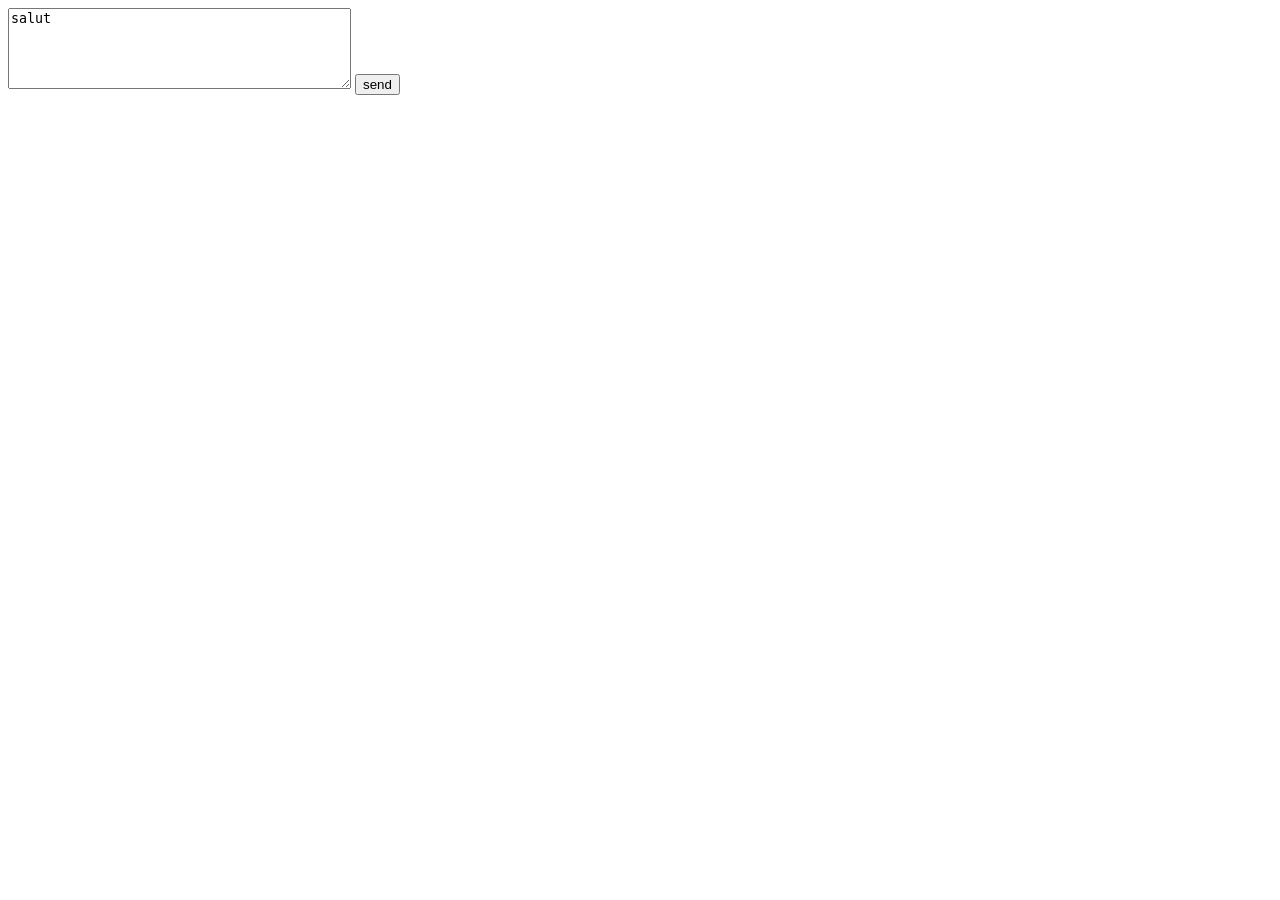
==== web/index.html @ 7908ad66 "Initial commit" ====
<!doctype html>
<meta charset="utf-8" />
<textarea id="t" rows="5" cols="40">salut</textarea>
<button id="b">send</button>
<pre id="o"></pre>

<script>
  b.onclick = async () => {
    const r = await fetch("/api/echo", { method: "POST", body: t.value });
    o.textContent = await r.text();
  };
</script>
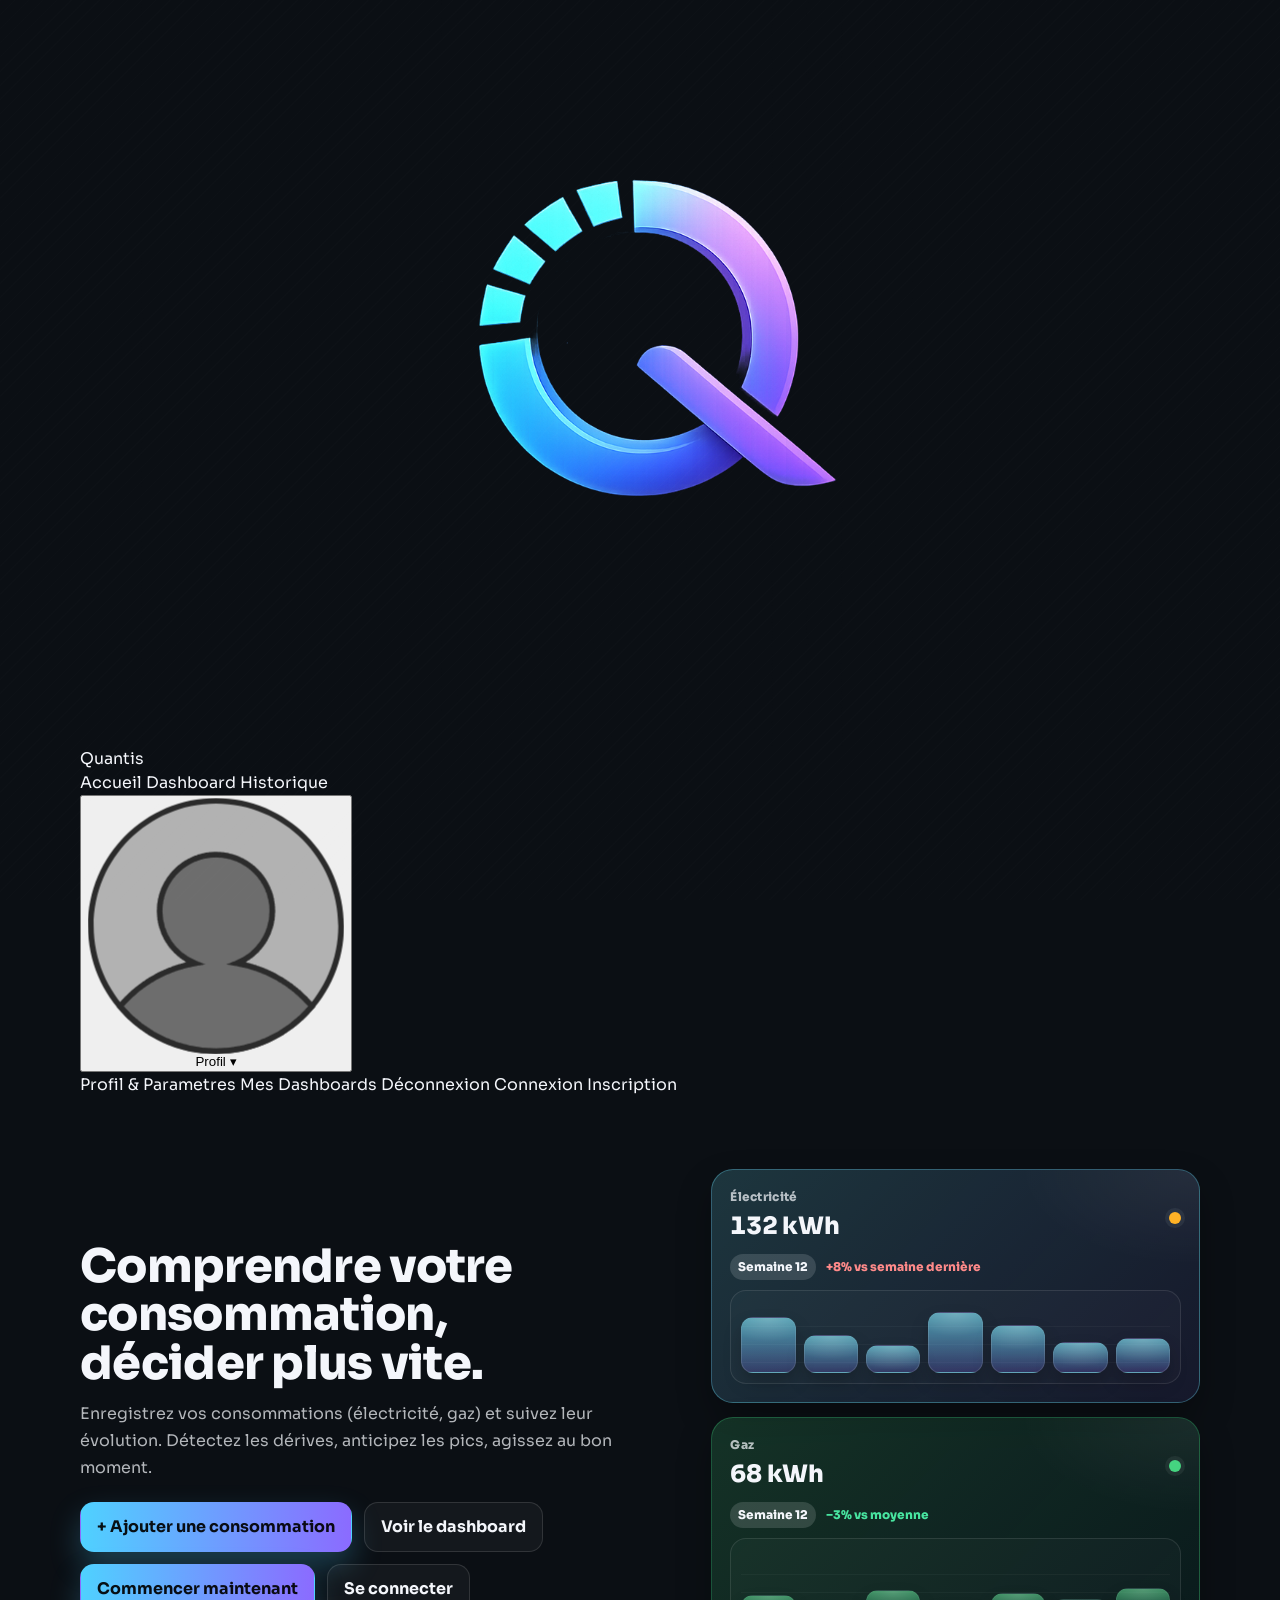
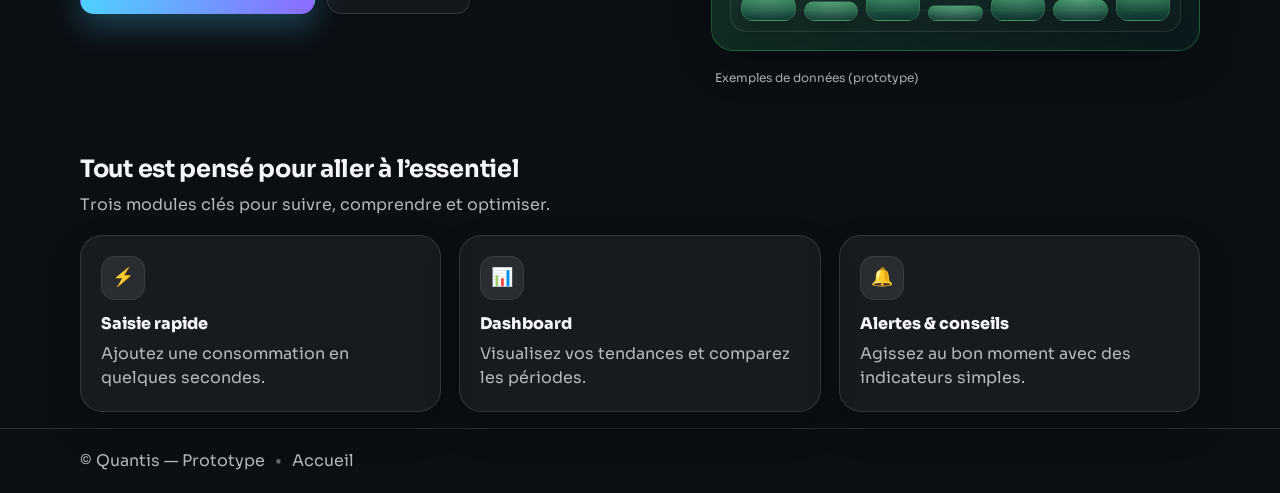
==== commit 901a5c72: "update profil history index" ====
--- a/web/index.html
+++ b/web/index.html
@@ -1,13 +1,220 @@
 <!doctype html>
-<meta charset="utf-8" />
-<textarea id="t" rows="5" cols="40">salut</textarea>
-<button id="b">send</button>
-<pre id="o"></pre>
-
-<script>
-  b.onclick = async () => {
-    const r = await fetch("/api/echo", { method: "POST", body: t.value });
-    o.textContent = await r.text();
-  };
-</script>
-
+<html lang="fr">
+  <head>
+    <meta charset="utf-8" />
+    <meta name="viewport" content="width=device-width,initial-scale=1" />
+    <title>Quantis — Accueil</title>
+
+    <link rel="stylesheet" href="css/shared/base.css" />
+    <link rel="stylesheet" href="css/shared/ui.css" />
+    <link rel="stylesheet" href="css/shared/header.css" />
+    <link rel="stylesheet" href="css/home.css" />
+    <script defer src="js/main.js"></script>
+  </head>
+  <body>
+    <!-- Header -->
+    <header class="topbar">
+      <div class="container topbar__inner">
+        <a class="brand" href="index.html" aria-label="Quantis (Accueil)">
+          <img
+            class="brand__logo"
+            src="assets/images/QuantisLogo.png"
+            alt="Logo Quantis"
+          />
+          <span class="brand__name">Quantis</span>
+        </a>
+
+        <nav class="nav" aria-label="Navigation principale">
+          <a class="nav__link active" href="index.html">Accueil</a>
+          <a class="nav__link" href="/dashboard.html">Dashboard</a>
+          <a class="nav__link" href="/hist.html">Historique</a>
+        </nav>
+
+        <div class="profile">
+          <button
+            class="profile__btn"
+            type="button"
+            aria-haspopup="menu"
+            aria-expanded="false"
+          >
+            <img
+              class="profile__avatar"
+              src="assets/images/User.png"
+              alt="Photo de profil"
+            />
+            <span class="profile__label">Profil</span>
+            <span class="profile__chev" aria-hidden="true">▾</span>
+          </button>
+
+          <div class="profile__menu" role="menu" aria-label="Menu profil">
+            <a role="menuitem" href="/profil.html">Profil & Parametres</a>
+            <a role="menuitem" href="/dashboard.html">Mes Dashboards</a>
+            <a role="menuitem" href="logout.html">Déconnexion</a>
+            <a role="menuitem" href="/Login.html">Connexion</a>
+            <a role="menuitem" href="/Register.html">Inscription</a>
+          </div>
+        </div>
+      </div>
+    </header>
+
+    <main>
+      <!-- Hero -->
+      <section class="hero">
+        <div class="container hero__grid">
+          <div class="hero__text">
+            <h1>
+              Comprendre votre consommation,<br />
+              décider plus vite.
+            </h1>
+            <p>
+              Enregistrez vos consommations (électricité, gaz) et suivez leur
+              évolution. Détectez les dérives, anticipez les pics, agissez au
+              bon moment.
+            </p>
+
+            <div class="hero__actions">
+              <a class="btn btn--primary" href="/add-data.html">
+                + Ajouter une consommation
+              </a>
+              <a class="btn btn--ghost" href="/dashboard.html"
+                >Voir le dashboard</a
+              >
+              <a class="btn btn--primary" href="/Register.html">
+                Commencer maintenant
+              </a>
+              <a class="btn btn--ghost" href="/Login.html">Se connecter</a>
+            </div>
+          </div>
+
+          <aside class="hero__preview" aria-label="Aperçu des consommations">
+            <div class="previewCard previewCard--elec">
+              <div class="previewCard__head">
+                <div>
+                  <div class="previewCard__title">Électricité</div>
+                  <div class="previewCard__value">132 kWh</div>
+                </div>
+                <span class="statusDot statusDot--orange"></span>
+              </div>
+
+              <div class="previewCard__meta">
+                <span class="previewTag">Semaine 12</span>
+                <span class="previewDelta previewDelta--up"
+                  >+8% vs semaine dernière</span
+                >
+              </div>
+
+              <div class="previewChart" aria-hidden="true">
+                <div class="previewBars">
+                  <span class="previewBar" style="--h: 78%"
+                    ><span class="previewBar__cap"></span
+                  ></span>
+                  <span class="previewBar" style="--h: 52%"
+                    ><span class="previewBar__cap"></span
+                  ></span>
+                  <span class="previewBar" style="--h: 38%"
+                    ><span class="previewBar__cap"></span
+                  ></span>
+                  <span class="previewBar" style="--h: 84%"
+                    ><span class="previewBar__cap"></span
+                  ></span>
+                  <span class="previewBar" style="--h: 66%"
+                    ><span class="previewBar__cap"></span
+                  ></span>
+                  <span class="previewBar" style="--h: 42%"
+                    ><span class="previewBar__cap"></span
+                  ></span>
+                  <span class="previewBar" style="--h: 48%"
+                    ><span class="previewBar__cap"></span
+                  ></span>
+                </div>
+              </div>
+            </div>
+
+            <div class="previewCard previewCard--gas">
+              <div class="previewCard__head">
+                <div>
+                  <div class="previewCard__title">Gaz</div>
+                  <div class="previewCard__value">68 kWh</div>
+                </div>
+                <span class="statusDot statusDot--green"></span>
+              </div>
+
+              <div class="previewCard__meta">
+                <span class="previewTag">Semaine 12</span>
+                <span class="previewDelta previewDelta--down"
+                  >−3% vs moyenne</span
+                >
+              </div>
+
+              <div class="previewChart" aria-hidden="true">
+                <div class="previewBars">
+                  <span class="previewBar" style="--h: 36%"
+                    ><span class="previewBar__cap"></span
+                  ></span>
+                  <span class="previewBar" style="--h: 28%"
+                    ><span class="previewBar__cap"></span
+                  ></span>
+                  <span class="previewBar" style="--h: 42%"
+                    ><span class="previewBar__cap"></span
+                  ></span>
+                  <span class="previewBar" style="--h: 22%"
+                    ><span class="previewBar__cap"></span
+                  ></span>
+                  <span class="previewBar" style="--h: 38%"
+                    ><span class="previewBar__cap"></span
+                  ></span>
+                  <span class="previewBar" style="--h: 30%"
+                    ><span class="previewBar__cap"></span
+                  ></span>
+                  <span class="previewBar" style="--h: 46%"
+                    ><span class="previewBar__cap"></span
+                  ></span>
+                </div>
+              </div>
+            </div>
+
+            <div class="previewHint">Exemples de données (prototype)</div>
+          </aside>
+        </div>
+      </section>
+
+      <!-- Features -->
+      <section class="features">
+        <div class="container">
+          <div class="sectionTitle">
+            <h2>Tout est pensé pour aller à l’essentiel</h2>
+            <p>Trois modules clés pour suivre, comprendre et optimiser.</p>
+          </div>
+
+          <div class="cards">
+            <article class="card">
+              <div class="card__icon">⚡</div>
+              <h3>Saisie rapide</h3>
+              <p>Ajoutez une consommation en quelques secondes.</p>
+            </article>
+
+            <article class="card">
+              <div class="card__icon">📊</div>
+              <h3>Dashboard</h3>
+              <p>Visualisez vos tendances et comparez les périodes.</p>
+            </article>
+
+            <article class="card">
+              <div class="card__icon">🔔</div>
+              <h3>Alertes & conseils</h3>
+              <p>Agissez au bon moment avec des indicateurs simples.</p>
+            </article>
+          </div>
+        </div>
+      </section>
+    </main>
+
+    <footer class="footer">
+      <div class="container footer__inner">
+        <span>© Quantis — Prototype</span>
+        <span class="footer__sep">•</span>
+        <span>Accueil</span>
+      </div>
+    </footer>
+  </body>
+</html>
--- a/web/css/shared/base.css
+++ b/web/css/shared/base.css
@@ -0,0 +1,60 @@
+@import url("https://fonts.googleapis.com/css2?family=Sora:wght@300;400;500;600;700;800&display=swap");
+
+:root{
+  --bg: #0b0f14;
+  --text: #f4f6fb;
+  --muted: rgba(244,246,251,0.72);
+  --line: rgba(255,255,255,0.12);
+  --surface: rgba(255,255,255,0.05);
+  --surface-strong: rgba(255,255,255,0.10);
+
+  --primary: #4fd1ff;
+  --primary2: #8b6bff;
+  --accent: #35f2b2;
+
+  --green: #40d37d;
+  --orange: #ffb020;
+  --red: #ff4d4d;
+
+  --r: 16px;
+  --r-lg: 22px;
+  --shadow: 0 18px 50px rgba(0,0,0,0.35);
+}
+
+*{ box-sizing:border-box; }
+html,body{ height:100%; }
+
+body{
+  margin:0;
+  font-family: "Sora", "Manrope", "Segoe UI", sans-serif;
+  color: var(--text);
+  line-height: 1.5;
+  background: var(--bg);
+  background-repeat: no-repeat;
+}
+
+body::before{
+  content:"";
+  position: fixed;
+  inset: 0;
+  background:
+    repeating-linear-gradient(
+      135deg,
+      rgba(255,255,255,0.03),
+      rgba(255,255,255,0.03) 1px,
+      transparent 1px,
+      transparent 10px
+    );
+  opacity: 0.35;
+  pointer-events: none;
+}
+
+a{ color:inherit; text-decoration:none; }
+img{ max-width:100%; display:block; }
+
+@media (prefers-reduced-motion: reduce){
+  *{
+    scroll-behavior: auto;
+    transition: none;
+  }
+}
--- a/web/css/shared/ui.css
+++ b/web/css/shared/ui.css
@@ -0,0 +1,145 @@
+/* Shared UI */
+:focus-visible{
+  outline: 2px solid rgba(79,209,255,0.8);
+  outline-offset: 2px;
+}
+
+.container{
+  width: min(1120px, calc(100% - 40px));
+  margin: 0 auto;
+}
+
+.btn{
+  display: inline-flex;
+  align-items: center;
+  justify-content: center;
+  gap: 10px;
+  padding: 12px 16px;
+  border-radius: 14px;
+  font-weight: 700;
+  border: 1px solid transparent;
+  user-select: none;
+  transition: transform 160ms ease, box-shadow 160ms ease, filter 160ms ease, background 160ms ease, border-color 160ms ease;
+  cursor: pointer;
+}
+
+.pill{
+  padding: 4px 8px;
+  border-radius: 999px;
+  font-size: 12px;
+  font-weight: 800;
+  background: rgba(255,255,255,0.12);
+  color: var(--text);
+}
+
+.muted{ color: var(--muted); }
+.unit{ color: var(--muted); font-weight: 700; }
+
+.btn--primary{
+  background: linear-gradient(90deg, var(--primary), var(--primary2));
+  color: rgba(0,0,0,0.92);
+  box-shadow: 0 14px 30px rgba(79,209,255,0.25);
+}
+
+.btn--primary:hover{ filter: brightness(1.06); }
+.btn--primary:active{ transform: translateY(0); }
+
+.btn--danger{
+  background: linear-gradient(90deg, #ff6b6b, #ff3d3d);
+  color: rgba(0,0,0,0.9);
+  box-shadow: 0 14px 30px rgba(255,77,77,0.22);
+}
+
+.btn--danger:hover{ filter: brightness(1.05); }
+
+.btn--ghost{
+  border-color: var(--line);
+  background: rgba(255,255,255,0.04);
+  color: var(--text);
+}
+
+.btn--ghost:hover{
+  background: rgba(255,255,255,0.08);
+  border-color: rgba(255,255,255,0.2);
+}
+
+.btn--primary:hover,
+.btn--ghost:hover{
+  transform: translateY(-1px);
+}
+
+.statusDot{
+  width: 12px;
+  height: 12px;
+  border-radius: 999px;
+  margin-top: 4px;
+  box-shadow: 0 0 0 4px rgba(255,255,255,0.06);
+}
+
+.statusDot--green{ background: var(--green); }
+.statusDot--orange{ background: var(--orange); }
+.statusDot--red{ background: var(--red); }
+
+/* =========================
+   TABLE
+========================= */
+.tableWrap{ padding: 12px 18px 20px; }
+
+.table{
+  width:100%;
+  border-collapse: collapse;
+  overflow:hidden;
+  border-radius: var(--r-lg);
+  border: 1px solid rgba(255,255,255,0.12);
+  background: rgba(255,255,255,0.025);
+}
+
+.table thead th{
+  text-align:left;
+  font-size: 11px;
+  letter-spacing: 0.6px;
+  color: var(--muted);
+  font-weight: 900;
+  padding: 12px 12px;
+  border-bottom: 1px solid rgba(255,255,255,0.10);
+  background: rgba(255,255,255,0.04);
+  text-transform: uppercase;
+}
+
+.table tbody td{
+  padding: 12px 12px;
+  border-bottom: 1px solid rgba(255,255,255,0.06);
+  color: rgba(244,246,251,0.92);
+  font-weight: 700;
+  font-size: 13px;
+  font-variant-numeric: tabular-nums;
+}
+
+.table tbody tr:hover{
+  background: rgba(255,255,255,0.04);
+}
+
+.table tbody tr:last-child td{ border-bottom:none; }
+
+.dot{
+  display:inline-block;
+  width: 10px;
+  height: 10px;
+  border-radius: 999px;
+  box-shadow: 0 0 0 4px rgba(255,255,255,0.06);
+}
+.dot--green{ background: var(--green); }
+.dot--orange{ background: var(--orange); }
+.dot--red{ background: var(--red); }
+
+@media (max-width: 760px){
+  .tableWrap{
+    padding-left: 14px;
+    padding-right: 14px;
+  }
+
+  .table thead th,
+  .table tbody td{
+    text-align: center;
+  }
+}
--- a/web/css/home.css
+++ b/web/css/home.css
@@ -0,0 +1,317 @@
+.hero{ padding: 72px 0 36px; }
+
+.hero__grid{
+  display:grid;
+  grid-template-columns: 1.1fr 0.9fr;
+  gap: 34px;
+  align-items: center;
+}
+
+.hero__text h1{
+  margin: 0 0 12px;
+  font-size: clamp(30px, 3.6vw, 48px);
+  line-height: 1.06;
+  letter-spacing: -0.7px;
+  font-weight: 800;
+}
+
+.hero__text p{
+  margin: 0 0 20px;
+  color: var(--muted);
+  font-size: 16px;
+  line-height: 1.7;
+  max-width: 58ch;
+}
+
+.hero__actions{
+  display:flex;
+  flex-wrap:wrap;
+  gap: 12px;
+  margin-top: 8px;
+}
+
+
+/* Preview */
+.hero__preview{
+  display:flex;
+  flex-direction:column;
+  gap: 14px;
+}
+
+.previewCard{
+  position: relative;
+  border: 1px solid rgba(255,255,255,0.14);
+  background: linear-gradient(135deg, rgba(82,115,255,0.10), rgba(0,255,200,0.04));
+  border-radius: var(--r-lg);
+  padding: 18px;
+  box-shadow: 0 16px 34px rgba(0,0,0,0.28);
+  overflow: hidden;
+}
+
+.previewCard::after{
+  content:"";
+  position:absolute;
+  inset: 0;
+  background: radial-gradient(300px 160px at 100% 0%, rgba(255,255,255,0.08), transparent 60%);
+  opacity: 0.7;
+  pointer-events: none;
+}
+
+.previewCard--elec{
+  background: linear-gradient(135deg, rgba(110,231,255,0.18), rgba(124,108,255,0.10));
+  border-color: rgba(110,231,255,0.32);
+}
+
+.previewCard--gas{
+  background: linear-gradient(135deg, rgba(64,211,125,0.18), rgba(9,121,105,0.10));
+  border-color: rgba(64,211,125,0.3);
+}
+
+.previewCard__head{
+  display:flex;
+  align-items:center;
+  justify-content:space-between;
+  gap: 12px;
+  margin-bottom: 10px;
+}
+
+.previewCard__title{
+  color: var(--muted);
+  font-weight: 800;
+  letter-spacing: 0.3px;
+  font-size: 12px;
+}
+
+.previewCard__value{
+  font-size: 24px;
+  font-weight: 900;
+  margin-top: 2px;
+  letter-spacing: -0.2px;
+  font-variant-numeric: tabular-nums;
+}
+
+.previewCard__meta{
+  display:flex;
+  align-items:center;
+  gap: 10px;
+  margin-bottom: 10px;
+  flex-wrap: wrap;
+  row-gap: 6px;
+}
+
+.previewTag{
+  padding: 4px 8px;
+  border-radius: 999px;
+  font-size: 12px;
+  font-weight: 800;
+  background: rgba(255,255,255,0.14);
+  color: var(--text);
+}
+
+.previewDelta{
+  font-size: 12px;
+  font-weight: 800;
+}
+
+.previewDelta--up{ color: #ff8a8a; }
+.previewDelta--down{ color: #48e5a0; }
+
+
+.previewChart{
+  margin-top: 6px;
+  border: 1px solid rgba(255,255,255,0.1);
+  background: rgba(255,255,255,0.025);
+  border-radius: 16px;
+  padding: 10px;
+}
+
+.previewBars{
+  position: relative;
+  display:grid;
+  grid-template-columns: repeat(7, 1fr);
+  gap: 8px;
+  height: 72px;
+  align-items: end;
+}
+
+.previewBars::before{
+  content:"";
+  position:absolute;
+  inset: 8px 0 10px;
+  background:
+    repeating-linear-gradient(
+      to top,
+      rgba(255,255,255,0.08),
+      rgba(255,255,255,0.08) 1px,
+      transparent 1px,
+      transparent 18px
+    );
+  opacity: 0.45;
+  pointer-events: none;
+}
+
+.previewBar{
+  display:block;
+  height: var(--h, 50%);
+  border-radius: 12px;
+  background: linear-gradient(180deg, rgba(79,209,255,0.6), rgba(139,107,255,0.25));
+  border: 1px solid rgba(255,255,255,0.12);
+  box-shadow: 0 10px 18px rgba(0,0,0,0.22);
+  position: relative;
+  overflow: hidden;
+}
+
+.previewBar__cap{
+  position:absolute;
+  inset: 0;
+  background: radial-gradient(70px 40px at 50% 0%, rgba(255,255,255,0.22), transparent 60%);
+  opacity: 0.9;
+}
+
+.previewCard--elec .previewBar{
+  background: linear-gradient(180deg, rgba(110,231,255,0.6), rgba(124,108,255,0.22));
+}
+
+.previewCard--gas .previewBar{
+  background: linear-gradient(180deg, rgba(64,211,125,0.55), rgba(9,121,105,0.2));
+}
+
+.previewHint{
+  color: var(--muted);
+  font-size: 12px;
+  padding-left: 4px;
+  margin-top: 4px;
+}
+
+/* Features */
+.features{ padding: 28px 0 16px; }
+
+.sectionTitle h2{
+  margin: 0 0 6px;
+  font-size: 24px;
+  letter-spacing: -0.3px;
+}
+
+.sectionTitle p{ margin: 0 0 18px; color: var(--muted); }
+
+.cards{
+  display:grid;
+  grid-template-columns: repeat(3, 1fr);
+  gap: 18px;
+}
+
+.card{
+  border: 1px solid rgba(255,255,255,0.12);
+  background: rgba(255,255,255,0.05);
+  border-radius: var(--r-lg);
+  padding: 20px;
+  box-shadow: 0 16px 34px rgba(0,0,0,0.24);
+  transition: transform 180ms ease, border-color 180ms ease, background 180ms ease;
+}
+
+.card:hover{
+  transform: translateY(-2px);
+  border-color: rgba(79,209,255,0.28);
+  background: rgba(255,255,255,0.06);
+}
+
+.card__icon{
+  width: 44px;
+  height: 44px;
+  border-radius: 14px;
+  display:grid;
+  place-items:center;
+  background: rgba(255,255,255,0.08);
+  margin-bottom: 12px;
+  box-shadow: inset 0 0 0 1px rgba(255,255,255,0.08);
+  font-size: 18px;
+}
+
+.card h3{ margin: 0 0 6px; font-size: 16px; font-weight: 800; }
+.card p{ margin: 0; color: var(--muted); line-height: 1.55; }
+
+/* Steps */
+.steps{
+  padding: 28px 0 70px;
+}
+
+.steps__inner{
+  border: 1px solid var(--line);
+  background: rgba(255,255,255,0.03);
+  border-radius: calc(var(--r) + 6px);
+  padding: 20px;
+  margin-bottom: 12px;
+  box-shadow: 0 12px 36px rgba(0,0,0,0.25);
+}
+
+.steps__title h2{ margin: 0 0 6px; }
+.steps__title p{ margin: 0 0 16px; color: var(--muted); }
+
+.stepList{
+  margin:0;
+  padding:0;
+  list-style:none;
+  display:grid;
+  grid-template-columns: repeat(3, 1fr);
+  gap: 12px;
+}
+
+.step{
+  border: 1px solid var(--line);
+  background: rgba(255,255,255,0.04);
+  border-radius: var(--r);
+  padding: 14px;
+  display:flex;
+  gap: 12px;
+  transition: transform 180ms ease, border-color 180ms ease;
+}
+
+.step:hover{
+  transform: translateY(-2px);
+  border-color: rgba(139,107,255,0.28);
+}
+
+.step__num{
+  width: 34px;
+  height: 34px;
+  border-radius: 12px;
+  display:grid;
+  place-items:center;
+  font-weight: 900;
+  background: rgba(255,255,255,0.06);
+  border: 1px solid rgba(255,255,255,0.12);
+}
+
+.step__content h3{ margin: 0 0 4px; font-size: 16px; }
+.step__content p{ margin:0; color: var(--muted); line-height: 1.55; }
+
+/* Footer */
+.footer{
+  border-top: 1px solid var(--line);
+  padding: 20px 0;
+  color: var(--muted);
+}
+
+.footer__inner{
+  display:flex;
+  align-items:center;
+  gap: 10px;
+}
+
+.footer__sep{ opacity: 0.55; }
+
+/* Responsive */
+@media (max-width: 980px){
+  .hero__grid{ grid-template-columns: 1fr; }
+  .hero{ padding: 52px 0 28px; }
+  .hero__text{ text-align: center; }
+  .hero__text p{ margin-left:auto; margin-right:auto; }
+  .hero__actions{ justify-content: center; }
+  .hero__preview{ max-width: 560px; margin: 0 auto; }
+}
+
+@media (max-width: 760px){
+  .cards{ grid-template-columns: 1fr; }
+  .stepList{ grid-template-columns: 1fr; }
+  .hero__preview{ max-width: none; }
+}
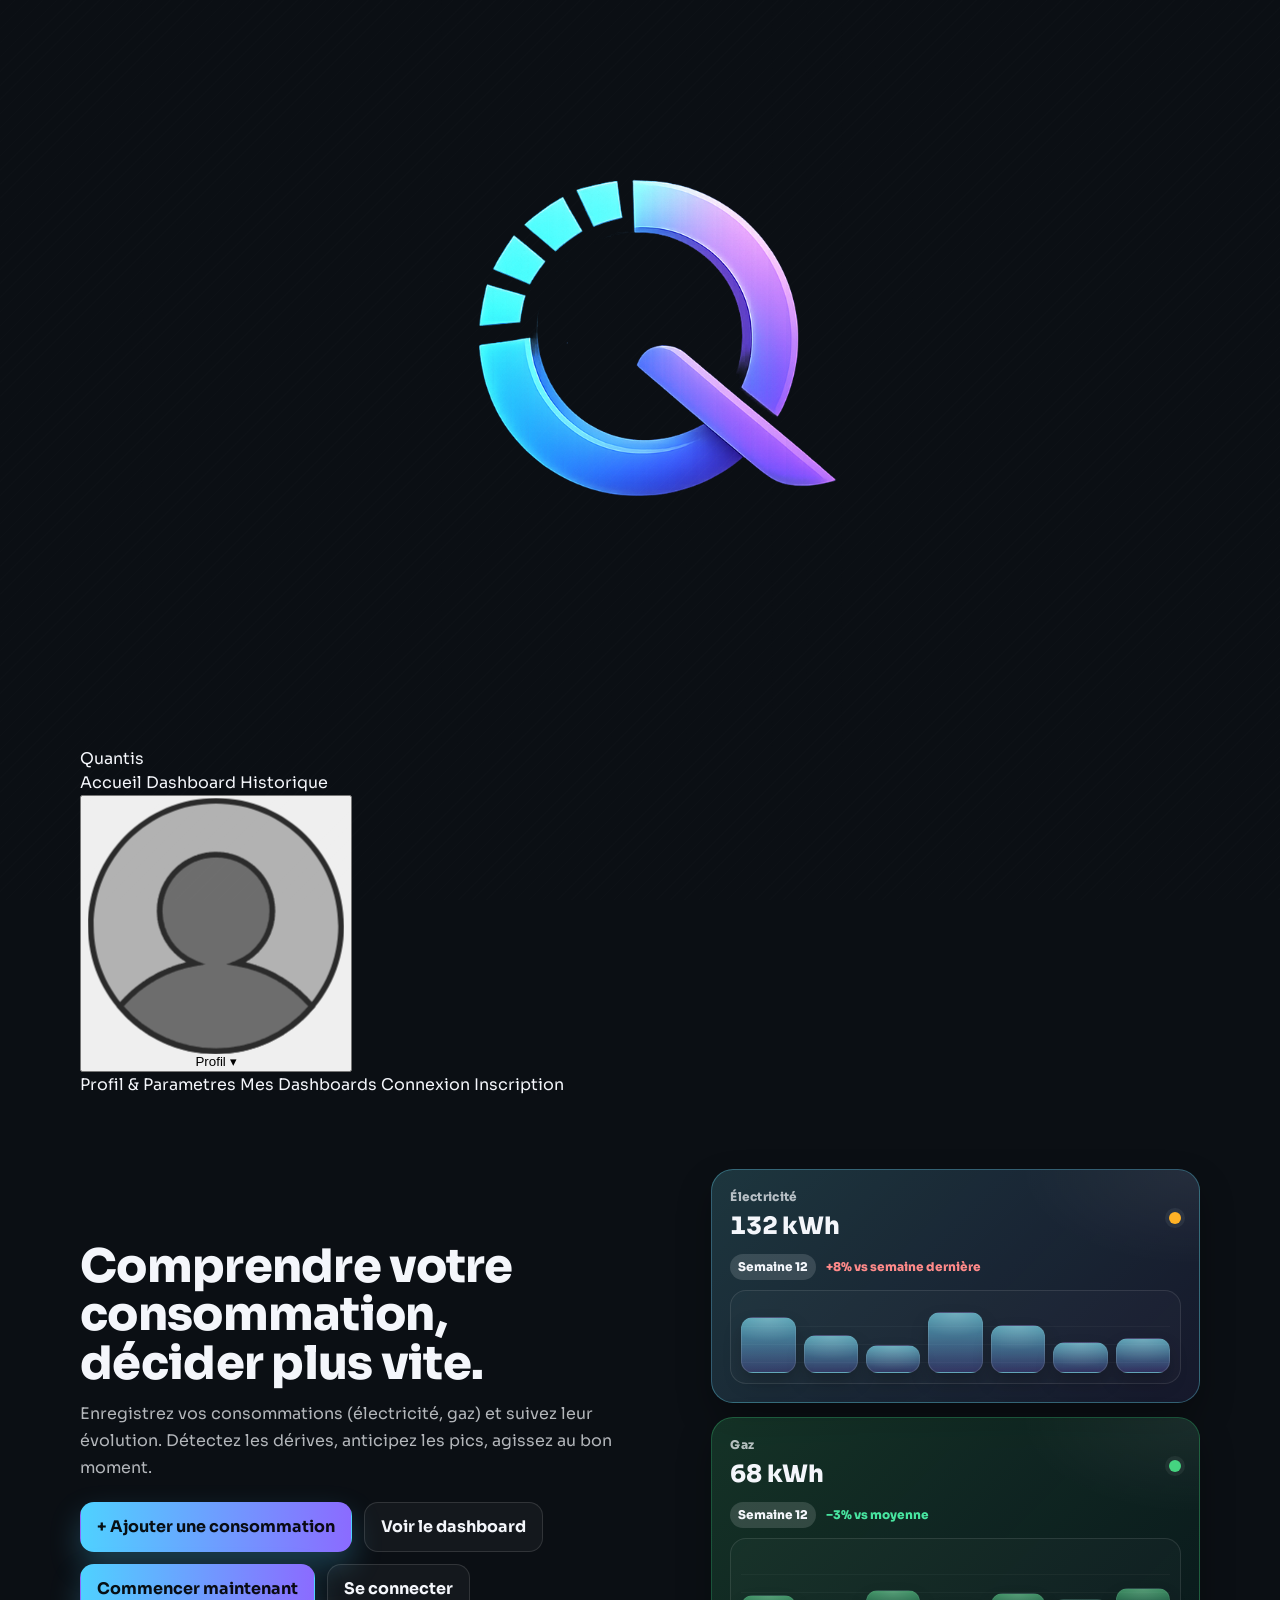
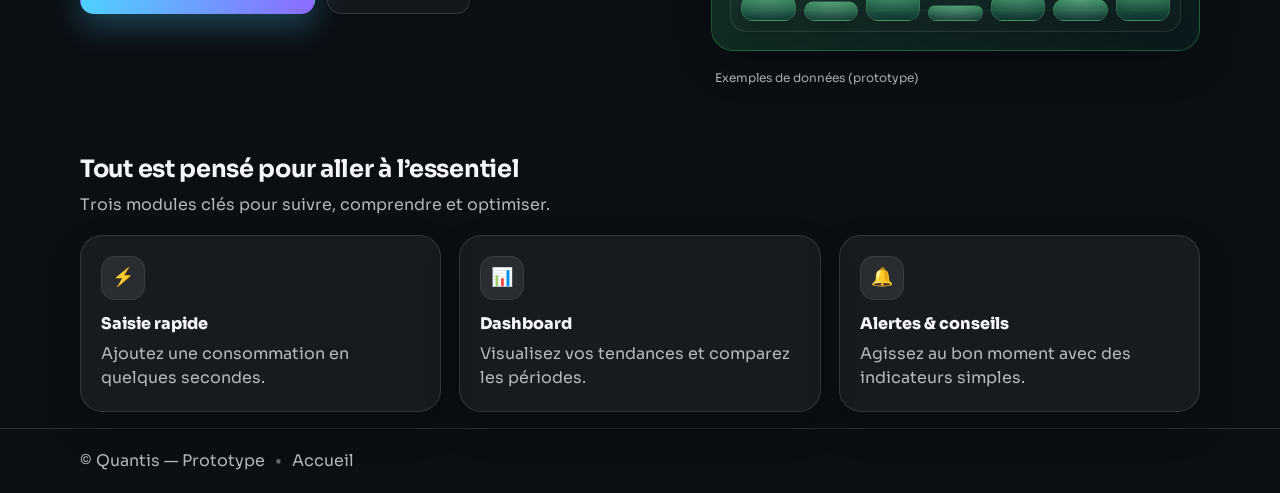
==== commit 4021bc36: "Fix auth redirects in frontend" ====
--- a/web/index.html
+++ b/web/index.html
@@ -26,8 +26,8 @@
 
         <nav class="nav" aria-label="Navigation principale">
           <a class="nav__link active" href="index.html">Accueil</a>
-          <a class="nav__link" href="/dashboard.html">Dashboard</a>
-          <a class="nav__link" href="/hist.html">Historique</a>
+          <a class="nav__link" href="/dashboard.html" data-auth-required>Dashboard</a>
+          <a class="nav__link" href="/hist.html" data-auth-required>Historique</a>
         </nav>
 
         <div class="profile">
@@ -47,11 +47,11 @@
           </button>
 
           <div class="profile__menu" role="menu" aria-label="Menu profil">
-            <a role="menuitem" href="/profil.html">Profil & Parametres</a>
-            <a role="menuitem" href="/dashboard.html">Mes Dashboards</a>
-            <a role="menuitem" href="logout.html">Déconnexion</a>
-            <a role="menuitem" href="/Login.html">Connexion</a>
-            <a role="menuitem" href="/Register.html">Inscription</a>
+            <a role="menuitem" href="/profil.html" data-auth-required>Profil & Parametres</a>
+            <a role="menuitem" href="/dashboard.html" data-auth-required>Mes Dashboards</a>
+            <a role="menuitem" href="#" id="logoutLink" hidden>Déconnexion</a>
+            <a role="menuitem" href="/login" id="loginLink">Connexion</a>
+            <a role="menuitem" href="/Register.html" id="registerLink">Inscription</a>
           </div>
         </div>
       </div>
@@ -73,16 +73,16 @@
             </p>
 
             <div class="hero__actions">
-              <a class="btn btn--primary" href="/add-data.html">
+              <a class="btn btn--primary" href="/add-data.html" data-auth-required>
                 + Ajouter une consommation
               </a>
-              <a class="btn btn--ghost" href="/dashboard.html"
+              <a class="btn btn--ghost" href="/dashboard.html" data-auth-required
                 >Voir le dashboard</a
               >
               <a class="btn btn--primary" href="/Register.html">
                 Commencer maintenant
               </a>
-              <a class="btn btn--ghost" href="/Login.html">Se connecter</a>
+              <a class="btn btn--ghost" href="/login" id="heroLoginLink">Se connecter</a>
             </div>
           </div>
 
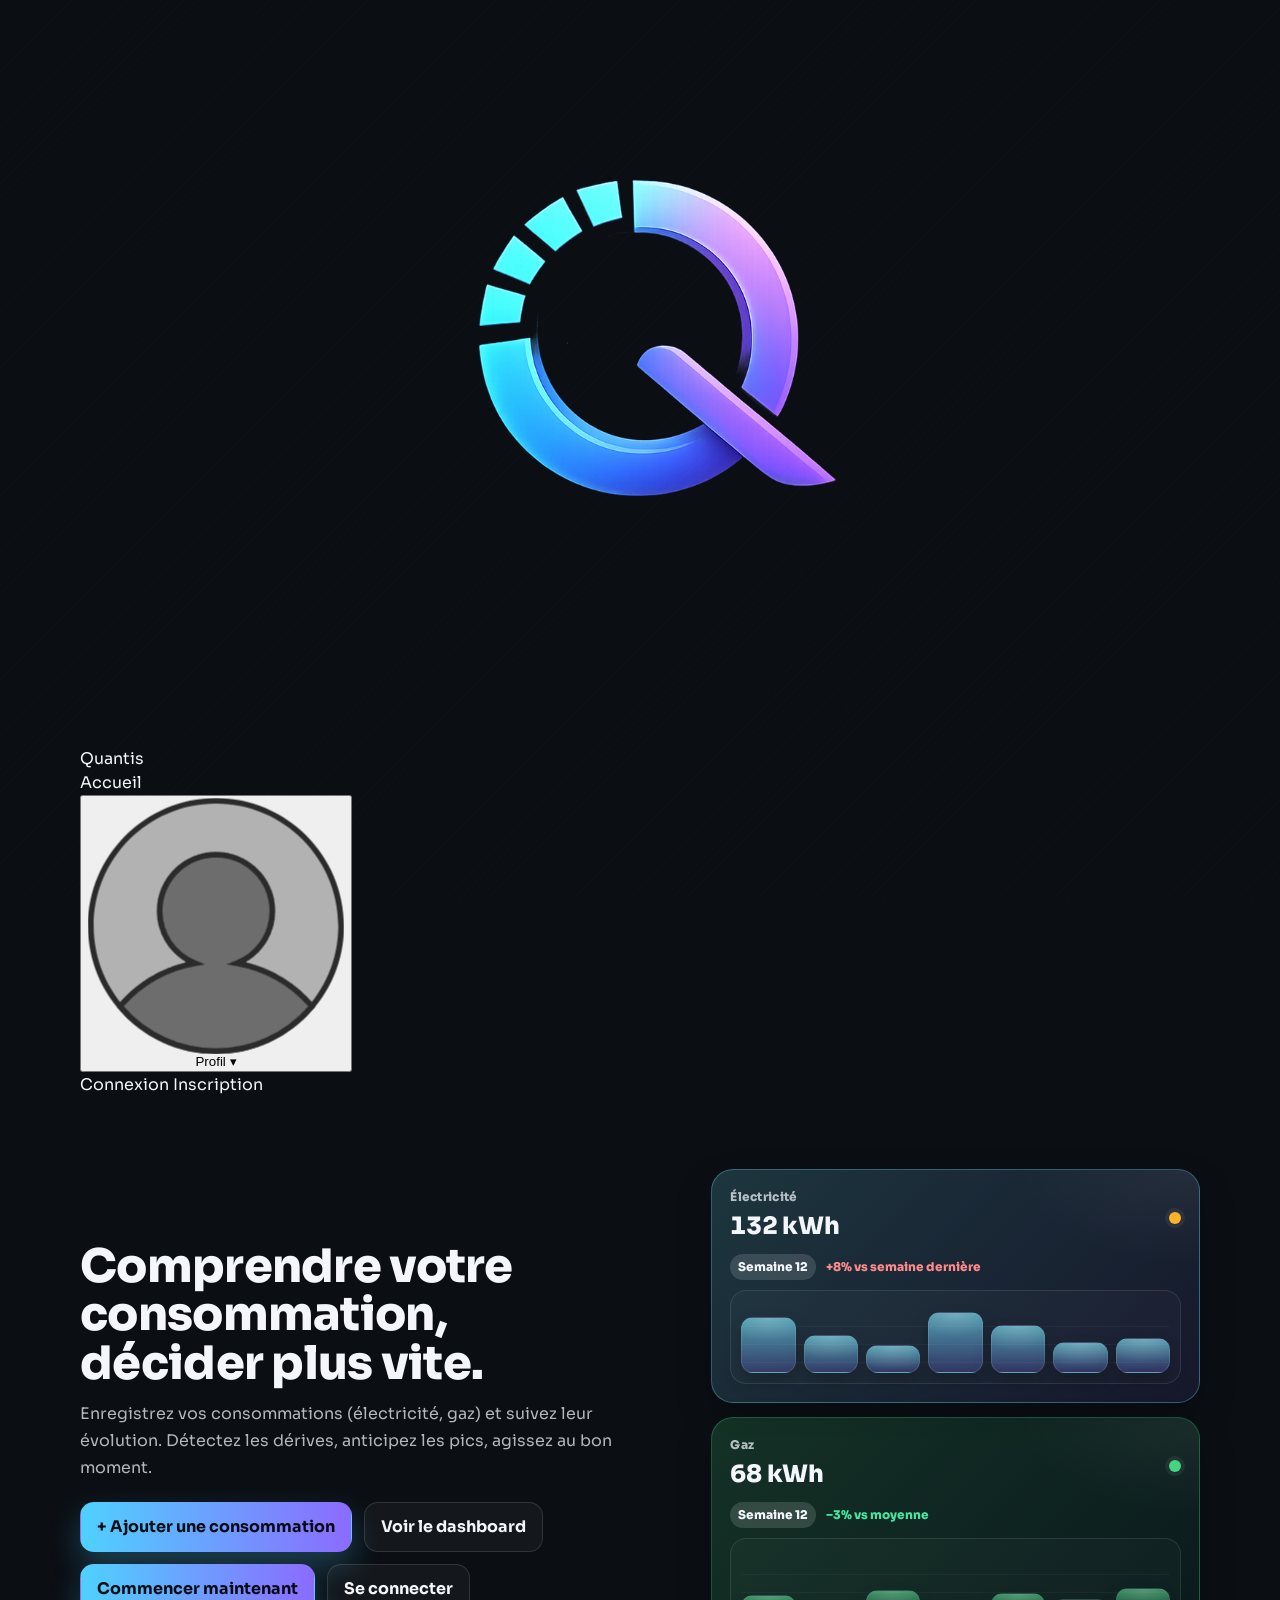
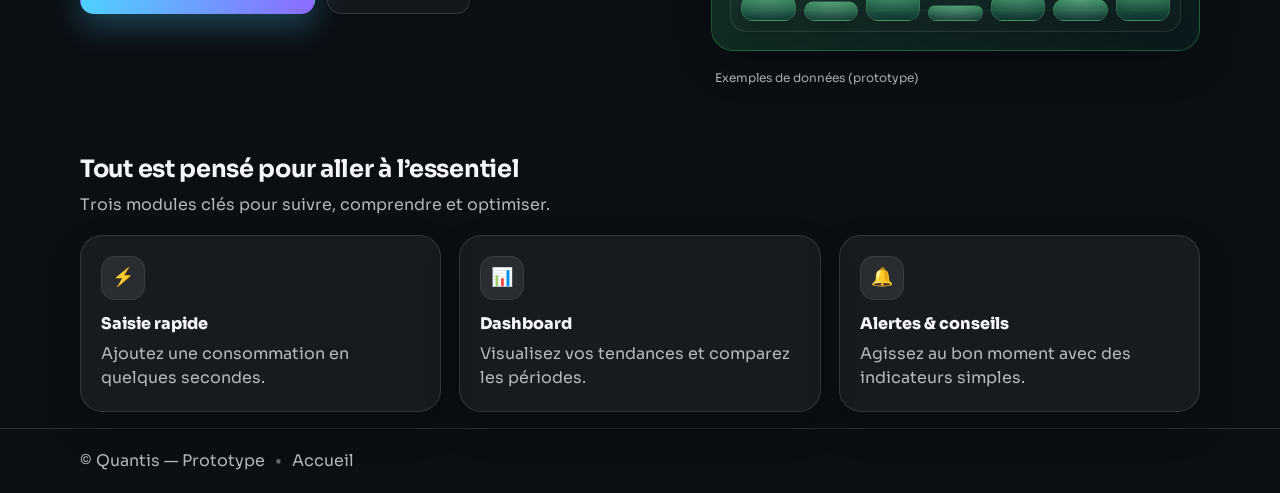
==== commit 9de1ce94: "Fix auth visibility and signup redirect" ====
--- a/web/index.html
+++ b/web/index.html
@@ -26,8 +26,22 @@
 
         <nav class="nav" aria-label="Navigation principale">
           <a class="nav__link active" href="index.html">Accueil</a>
-          <a class="nav__link" href="/dashboard.html" data-auth-required>Dashboard</a>
-          <a class="nav__link" href="/hist.html" data-auth-required>Historique</a>
+          <a
+            class="nav__link"
+            href="/dashboard.html"
+            data-auth-required
+            data-auth-visible
+            hidden
+            >Dashboard</a
+          >
+          <a
+            class="nav__link"
+            href="/hist.html"
+            data-auth-required
+            data-auth-visible
+            hidden
+            >Historique</a
+          >
         </nav>
 
         <div class="profile">
@@ -47,11 +61,35 @@
           </button>
 
           <div class="profile__menu" role="menu" aria-label="Menu profil">
-            <a role="menuitem" href="/profil.html" data-auth-required>Profil & Parametres</a>
-            <a role="menuitem" href="/dashboard.html" data-auth-required>Mes Dashboards</a>
-            <a role="menuitem" href="#" id="logoutLink" hidden>Déconnexion</a>
-            <a role="menuitem" href="/login" id="loginLink">Connexion</a>
-            <a role="menuitem" href="/Register.html" id="registerLink">Inscription</a>
+            <a
+              role="menuitem"
+              href="/profil.html"
+              data-auth-required
+              data-auth-visible
+              hidden
+              >Profil & Parametres</a
+            >
+            <a
+              role="menuitem"
+              href="/dashboard.html"
+              data-auth-required
+              data-auth-visible
+              hidden
+              >Mes Dashboards</a
+            >
+            <a role="menuitem" href="#" id="logoutLink" data-auth-visible hidden
+              >Déconnexion</a
+            >
+            <a role="menuitem" href="/login" id="loginLink" data-guest-visible
+              >Connexion</a
+            >
+            <a
+              role="menuitem"
+              href="/Register.html"
+              id="registerLink"
+              data-guest-visible
+              >Inscription</a
+            >
           </div>
         </div>
       </div>
@@ -73,16 +111,38 @@
             </p>
 
             <div class="hero__actions">
-              <a class="btn btn--primary" href="/add-data.html" data-auth-required>
+              <a
+                class="btn btn--primary"
+                href="/add-data.html"
+                data-auth-required
+                data-auth-visible
+                hidden
+              >
                 + Ajouter une consommation
               </a>
-              <a class="btn btn--ghost" href="/dashboard.html" data-auth-required
+              <a
+                class="btn btn--ghost"
+                href="/dashboard.html"
+                data-auth-required
+                data-auth-visible
+                hidden
                 >Voir le dashboard</a
               >
-              <a class="btn btn--primary" href="/Register.html">
+              <a
+                class="btn btn--primary"
+                href="/Register.html"
+                id="heroRegisterLink"
+                data-guest-visible
+              >
                 Commencer maintenant
               </a>
-              <a class="btn btn--ghost" href="/login" id="heroLoginLink">Se connecter</a>
+              <a
+                class="btn btn--ghost"
+                href="/login"
+                id="heroLoginLink"
+                data-guest-visible
+                >Se connecter</a
+              >
             </div>
           </div>
 
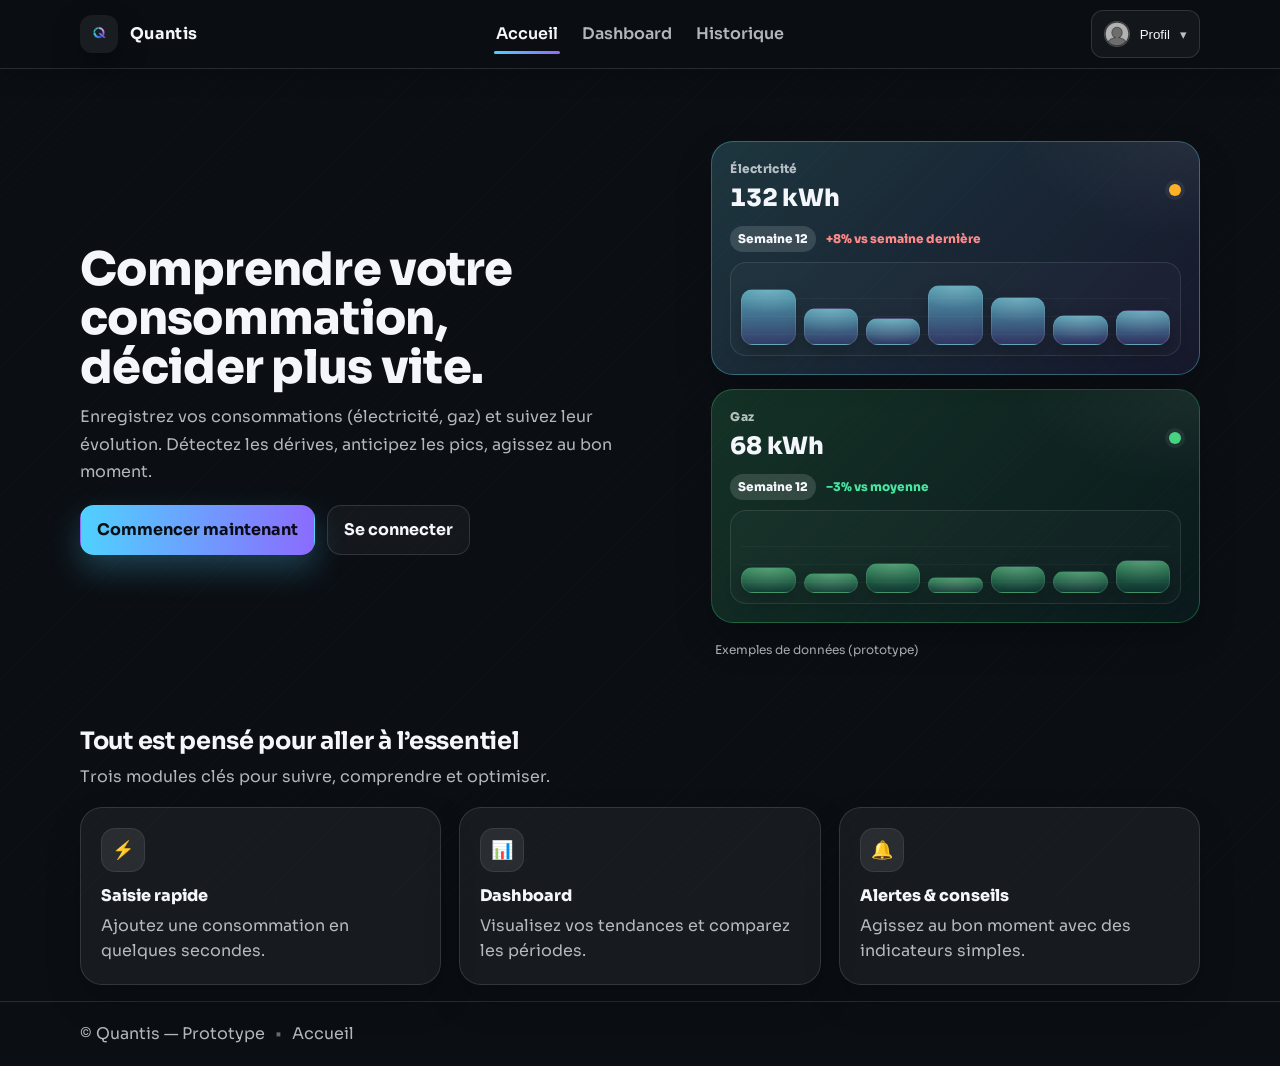
==== commit f1d0332c: "Polish auth UI and profile menus" ====
--- a/web/index.html
+++ b/web/index.html
@@ -26,20 +26,10 @@
 
         <nav class="nav" aria-label="Navigation principale">
           <a class="nav__link active" href="index.html">Accueil</a>
-          <a
-            class="nav__link"
-            href="/dashboard.html"
-            data-auth-required
-            data-auth-visible
-            hidden
+          <a class="nav__link" href="/dashboard.html" data-auth-required
             >Dashboard</a
           >
-          <a
-            class="nav__link"
-            href="/hist.html"
-            data-auth-required
-            data-auth-visible
-            hidden
+          <a class="nav__link" href="/hist.html" data-auth-required
             >Historique</a
           >
         </nav>
@@ -66,7 +56,7 @@
               href="/profil.html"
               data-auth-required
               data-auth-visible
-              hidden
+              data-display="block"
               >Profil & Parametres</a
             >
             <a
@@ -74,13 +64,23 @@
               href="/dashboard.html"
               data-auth-required
               data-auth-visible
-              hidden
+              data-display="block"
               >Mes Dashboards</a
             >
-            <a role="menuitem" href="#" id="logoutLink" data-auth-visible hidden
+            <a
+              role="menuitem"
+              href="#"
+              id="logoutLink"
+              data-auth-visible
+              data-display="block"
               >Déconnexion</a
             >
-            <a role="menuitem" href="/login" id="loginLink" data-guest-visible
+            <a
+              role="menuitem"
+              href="/login"
+              id="loginLink"
+              data-guest-visible
+              data-display="block"
               >Connexion</a
             >
             <a
@@ -88,6 +88,7 @@
               href="/Register.html"
               id="registerLink"
               data-guest-visible
+              data-display="block"
               >Inscription</a
             >
           </div>
@@ -116,7 +117,7 @@
                 href="/add-data.html"
                 data-auth-required
                 data-auth-visible
-                hidden
+                data-display="inline-flex"
               >
                 + Ajouter une consommation
               </a>
@@ -125,7 +126,7 @@
                 href="/dashboard.html"
                 data-auth-required
                 data-auth-visible
-                hidden
+                data-display="inline-flex"
                 >Voir le dashboard</a
               >
               <a
@@ -133,6 +134,7 @@
                 href="/Register.html"
                 id="heroRegisterLink"
                 data-guest-visible
+                data-display="inline-flex"
               >
                 Commencer maintenant
               </a>
@@ -141,6 +143,7 @@
                 href="/login"
                 id="heroLoginLink"
                 data-guest-visible
+                data-display="inline-flex"
                 >Se connecter</a
               >
             </div>
--- a/web/css/shared/header.css
+++ b/web/css/shared/header.css
@@ -0,0 +1,196 @@
+/* Header */
+.topbar{
+  position: sticky;
+  top: 0;
+  z-index: 20;
+  background: rgba(11,15,20,0.68);
+  backdrop-filter: blur(12px);
+  border-bottom: 1px solid var(--line);
+  box-shadow: 0 6px 20px rgba(0,0,0,0.25);
+}
+
+.topbar__inner{
+  height: 68px;
+  display: flex;
+  align-items: center;
+  gap: 18px;
+}
+
+.brand{
+  display: flex;
+  align-items: center;
+  gap: 12px;
+  min-width: 170px;
+}
+
+.brand__logo{
+  width: 38px;
+  height: 38px;
+  border-radius: 12px;
+  object-fit: contain;
+  background: rgba(255,255,255,0.06);
+  box-shadow: 0 12px 28px rgba(0,0,0,0.4);
+}
+
+.brand__name{
+  font-weight: 700;
+  letter-spacing: 0.3px;
+}
+
+.nav{
+  display: flex;
+  align-items: center;
+  gap: 20px;
+  margin: 0 auto;
+}
+
+.nav__link{
+  position: relative;
+  padding: 10px 2px;
+  color: var(--muted);
+  font-weight: 600;
+  transition: color 180ms ease;
+}
+
+.nav__link::after{
+  content: "";
+  position: absolute;
+  left: 0;
+  right: 0;
+  bottom: 2px;
+  height: 3px;
+  border-radius: 999px;
+  background: linear-gradient(90deg, var(--primary), var(--primary2));
+  transform: scaleX(0);
+  transform-origin: left;
+  transition: transform 180ms ease;
+}
+
+.nav__link:is(:hover, .active){ color: var(--text); }
+.nav__link:is(:hover, .active)::after{ transform: scaleX(1); }
+
+.profile{
+  position: relative;
+  min-width: 170px;
+  display: flex;
+  justify-content: flex-end;
+}
+
+.profile__btn{
+  display: flex;
+  align-items: center;
+  gap: 10px;
+  padding: 10px 12px;
+  border-radius: 12px;
+  border: 1px solid var(--line);
+  background: rgba(255,255,255,0.04);
+  color: var(--text);
+  cursor: pointer;
+  transition: border-color 180ms ease, background 180ms ease, transform 180ms ease;
+}
+
+.profile__btn:hover{
+  background: rgba(255,255,255,0.08);
+  border-color: rgba(255,255,255,0.2);
+  transform: translateY(-1px);
+}
+
+.profile__avatar{
+  width: 26px;
+  height: 26px;
+  border-radius: 999px;
+  object-fit: cover;
+  border: 1px solid rgba(255,255,255,0.18);
+  background: rgba(255,255,255,0.06);
+}
+
+.profile__chev{ opacity: 0.75; }
+
+.profile__menu{
+  position: absolute;
+  top: calc(100% - 6px);
+  right: 0;
+  width: 220px;
+  padding: 8px;
+  border-radius: 14px;
+  border: 1px solid var(--line);
+  background: rgba(15,20,28,0.92);
+  backdrop-filter: blur(12px);
+  box-shadow: var(--shadow);
+  opacity: 0;
+  transform: translateY(6px);
+  visibility: hidden;
+  pointer-events: none;
+  transition: opacity 160ms ease, transform 160ms ease, visibility 160ms ease;
+}
+
+.profile__menu a,
+.profile__menu button{
+  display: block;
+  width: 100%;
+  padding: 10px 10px;
+  border-radius: 12px;
+  border: none;
+  background: transparent;
+  color: var(--muted);
+  font-weight: 600;
+  font: inherit;
+  text-align: left;
+  cursor: pointer;
+  transition: background 160ms ease, color 160ms ease;
+}
+
+.profile__menu a:hover,
+.profile__menu button:hover{
+  background: rgba(255,255,255,0.08);
+  color: var(--text);
+}
+
+.profile:is(:hover, :focus-within, .is-open) .profile__menu{
+  opacity: 1;
+  transform: translateY(0);
+  visibility: visible;
+  pointer-events: auto;
+}
+
+.profile::after{
+  content: "";
+  position: absolute;
+  right: 0;
+  top: 100%;
+  width: 240px;
+  height: 10px;
+}
+
+@media (max-width: 980px){
+  .brand{ min-width: auto; }
+  .profile{ min-width: auto; }
+}
+
+@media (max-width: 760px){
+  .topbar__inner{
+    display: grid;
+    grid-template-columns: 1fr auto;
+    align-items: center;
+    gap: 10px 16px;
+    height: auto;
+    padding: 12px 0;
+  }
+
+  .brand{ order: 1; }
+
+  .profile{
+    order: 2;
+    min-width: auto;
+    justify-content: flex-end;
+    justify-self: end;
+  }
+
+  .nav{
+    order: 3;
+    grid-column: 1 / -1;
+    width: 100%;
+    justify-content: center;
+    flex-wrap: wrap;
+  }
+}
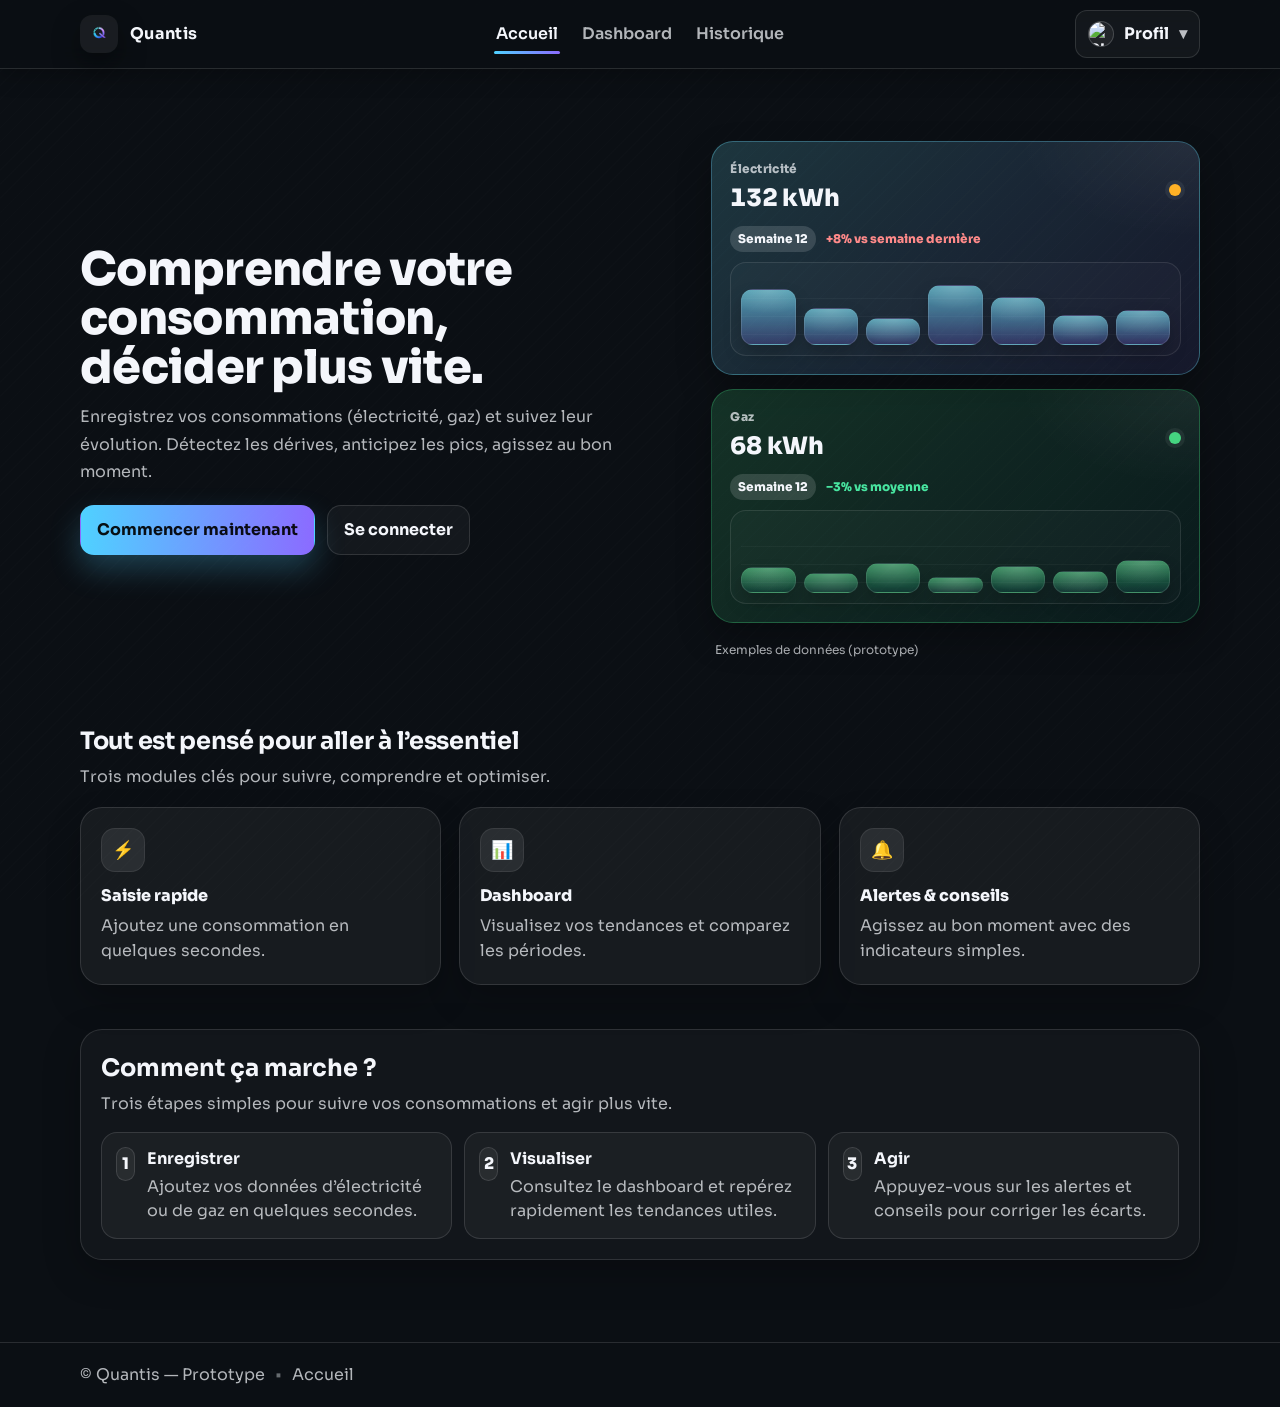
==== commit b03c5ad8: "Restore home steps section and align profile button" ====
--- a/web/index.html
+++ b/web/index.html
@@ -270,6 +270,56 @@
           </div>
         </div>
       </section>
+
+      <!-- Steps -->
+      <section class="steps" aria-labelledby="how-it-works-title">
+        <div class="container">
+          <div class="steps__inner">
+            <div class="steps__title">
+              <h2 id="how-it-works-title">Comment ça marche ?</h2>
+              <p>
+                Trois étapes simples pour suivre vos consommations et agir plus
+                vite.
+              </p>
+            </div>
+
+            <ol class="stepList">
+              <li class="step">
+                <div class="step__num">1</div>
+                <div class="step__content">
+                  <h3>Enregistrer</h3>
+                  <p>
+                    Ajoutez vos données d’électricité ou de gaz en quelques
+                    secondes.
+                  </p>
+                </div>
+              </li>
+
+              <li class="step">
+                <div class="step__num">2</div>
+                <div class="step__content">
+                  <h3>Visualiser</h3>
+                  <p>
+                    Consultez le dashboard et repérez rapidement les tendances
+                    utiles.
+                  </p>
+                </div>
+              </li>
+
+              <li class="step">
+                <div class="step__num">3</div>
+                <div class="step__content">
+                  <h3>Agir</h3>
+                  <p>
+                    Appuyez-vous sur les alertes et conseils pour corriger les
+                    écarts.
+                  </p>
+                </div>
+              </li>
+            </ol>
+          </div>
+        </div>
+      </section>
     </main>
 
     <footer class="footer">
--- a/web/css/shared/header.css
+++ b/web/css/shared/header.css
@@ -81,6 +81,8 @@
   align-items: center;
   gap: 10px;
   padding: 10px 12px;
+  font: inherit;
+  font-weight: 700;
   border-radius: 12px;
   border: 1px solid var(--line);
   background: rgba(255,255,255,0.04);
